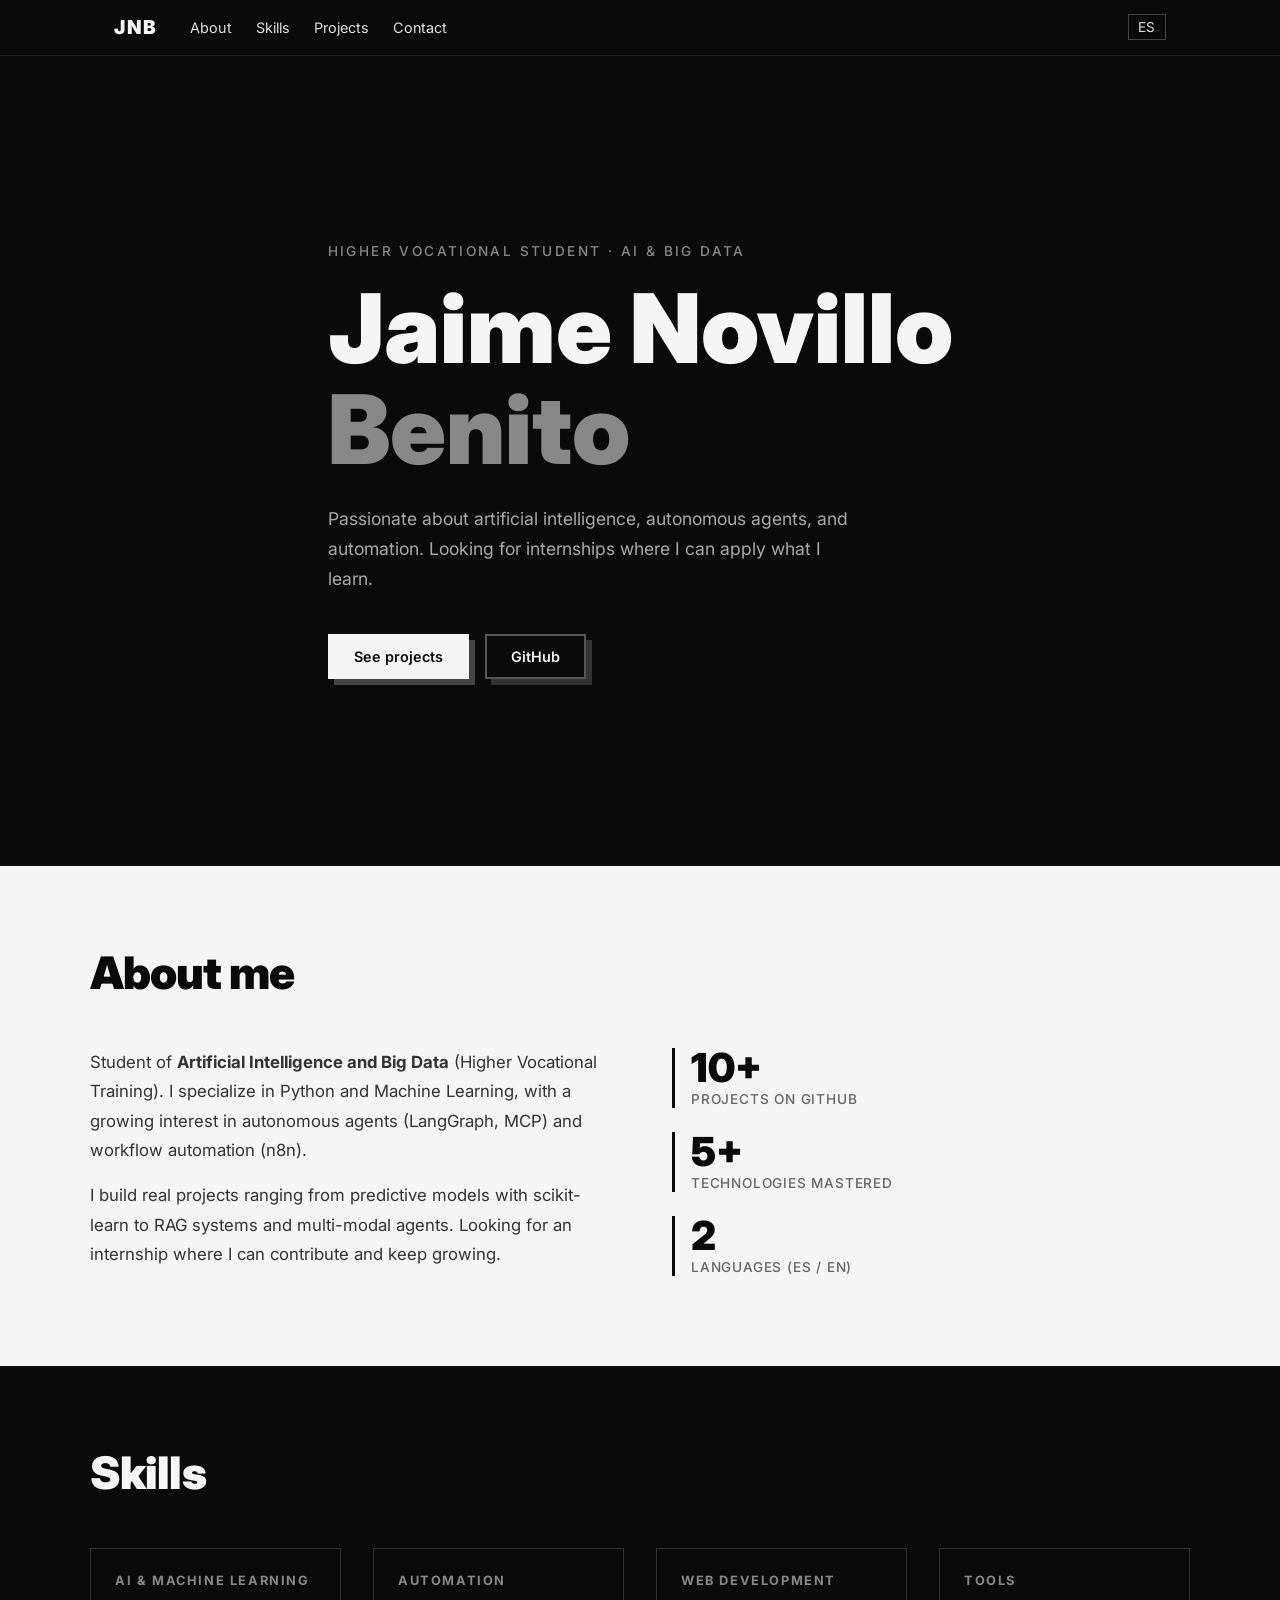
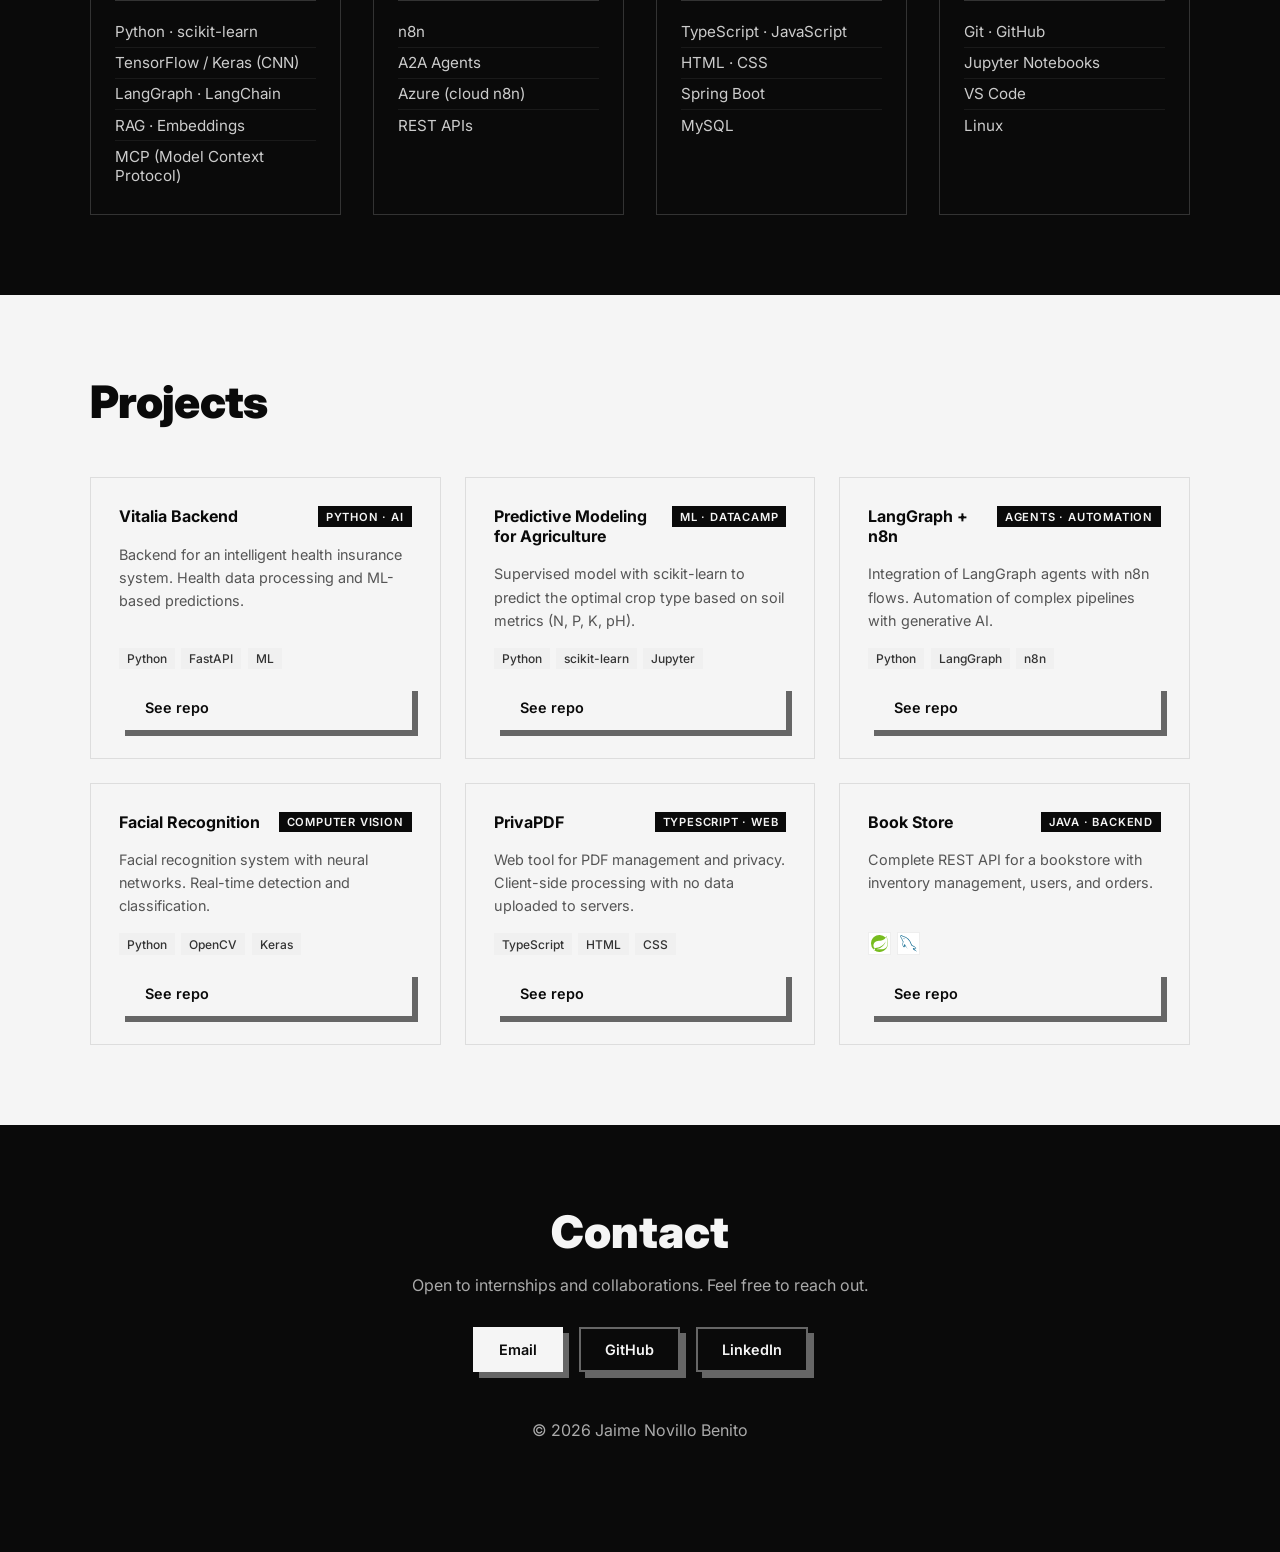
==== index-en.html @ df53f432 "Redesign portfolio: full content, skills, 6 projects, EN version, responsive CSS" ====
<!DOCTYPE html>
<html lang="en">
<head>
  <meta charset="UTF-8">
  <meta name="viewport" content="width=device-width, initial-scale=1.0">
  <meta name="description" content="Portfolio of Jaime Novillo Benito — AI & Big Data student specializing in Python, Machine Learning, and autonomous agents.">
  <title>Jaime Novillo Benito | Portfolio</title>
  <link rel="stylesheet" href="css/index.css">
</head>
<body>

  <header>
    <div class="header-inner">
      <span class="logo">JNB</span>
      <nav>
        <a href="#sobre-mi">About</a>
        <a href="#habilidades">Skills</a>
        <a href="#proyectos">Projects</a>
        <a href="#contacto">Contact</a>
      </nav>
      <a href="index.html" class="lang-switch">ES</a>
    </div>
  </header>

  <section id="hero">
    <div class="hero-content">
      <p class="hero-tag">Higher Vocational Student · AI & Big Data</p>
      <h1>Jaime Novillo<br><span class="accent">Benito</span></h1>
      <p class="hero-desc">Passionate about artificial intelligence, autonomous agents, and automation. Looking for internships where I can apply what I learn.</p>
      <div class="hero-actions">
        <a href="#proyectos" class="boton">See projects</a>
        <a href="https://github.com/ByTermi" class="boton boton-outline" target="_blank" rel="noopener">GitHub</a>
      </div>
    </div>
  </section>

  <section id="sobre-mi">
    <div class="section-inner">
      <h2>About me</h2>
      <div class="sobre-grid">
        <div>
          <p>Student of <strong>Artificial Intelligence and Big Data</strong> (Higher Vocational Training). I specialize in Python and Machine Learning, with a growing interest in autonomous agents (LangGraph, MCP) and workflow automation (n8n).</p>
          <p>I build real projects ranging from predictive models with scikit-learn to RAG systems and multi-modal agents. Looking for an internship where I can contribute and keep growing.</p>
        </div>
        <div class="sobre-stats">
          <div class="stat">
            <span class="stat-num">10+</span>
            <span class="stat-label">Projects on GitHub</span>
          </div>
          <div class="stat">
            <span class="stat-num">5+</span>
            <span class="stat-label">Technologies mastered</span>
          </div>
          <div class="stat">
            <span class="stat-num">2</span>
            <span class="stat-label">Languages (ES / EN)</span>
          </div>
        </div>
      </div>
    </div>
  </section>

  <section id="habilidades">
    <div class="section-inner">
      <h2>Skills</h2>
      <div class="skills-grid">
        <div class="skill-group">
          <h3>AI & Machine Learning</h3>
          <ul>
            <li>Python · scikit-learn</li>
            <li>TensorFlow / Keras (CNN)</li>
            <li>LangGraph · LangChain</li>
            <li>RAG · Embeddings</li>
            <li>MCP (Model Context Protocol)</li>
          </ul>
        </div>
        <div class="skill-group">
          <h3>Automation</h3>
          <ul>
            <li>n8n</li>
            <li>A2A Agents</li>
            <li>Azure (cloud n8n)</li>
            <li>REST APIs</li>
          </ul>
        </div>
        <div class="skill-group">
          <h3>Web Development</h3>
          <ul>
            <li>TypeScript · JavaScript</li>
            <li>HTML · CSS</li>
            <li>Spring Boot</li>
            <li>MySQL</li>
          </ul>
        </div>
        <div class="skill-group">
          <h3>Tools</h3>
          <ul>
            <li>Git · GitHub</li>
            <li>Jupyter Notebooks</li>
            <li>VS Code</li>
            <li>Linux</li>
          </ul>
        </div>
      </div>
    </div>
  </section>

  <section id="proyectos">
    <div class="section-inner">
      <h2>Projects</h2>
      <div class="projects-grid">

        <article class="project-card">
          <div class="project-header">
            <h3>Vitalia Backend</h3>
            <span class="project-tag">Python · AI</span>
          </div>
          <p>Backend for an intelligent health insurance system. Health data processing and ML-based predictions.</p>
          <div class="project-tech">
            <span>Python</span><span>FastAPI</span><span>ML</span>
          </div>
          <a href="https://github.com/ByTermi/Vitalia-Backend" class="boton" target="_blank" rel="noopener">See repo</a>
        </article>

        <article class="project-card">
          <div class="project-header">
            <h3>Predictive Modeling for Agriculture</h3>
            <span class="project-tag">ML · DataCamp</span>
          </div>
          <p>Supervised model with scikit-learn to predict the optimal crop type based on soil metrics (N, P, K, pH).</p>
          <div class="project-tech">
            <span>Python</span><span>scikit-learn</span><span>Jupyter</span>
          </div>
          <a href="https://github.com/ByTermi/Predictive-Modeling-for-Agriculture" class="boton" target="_blank" rel="noopener">See repo</a>
        </article>

        <article class="project-card">
          <div class="project-header">
            <h3>LangGraph + n8n</h3>
            <span class="project-tag">Agents · Automation</span>
          </div>
          <p>Integration of LangGraph agents with n8n flows. Automation of complex pipelines with generative AI.</p>
          <div class="project-tech">
            <span>Python</span><span>LangGraph</span><span>n8n</span>
          </div>
          <a href="https://github.com/ByTermi/LangGraphN8N" class="boton" target="_blank" rel="noopener">See repo</a>
        </article>

        <article class="project-card">
          <div class="project-header">
            <h3>Facial Recognition</h3>
            <span class="project-tag">Computer Vision</span>
          </div>
          <p>Facial recognition system with neural networks. Real-time detection and classification.</p>
          <div class="project-tech">
            <span>Python</span><span>OpenCV</span><span>Keras</span>
          </div>
          <a href="https://github.com/ByTermi/Reconocimiento-Facial" class="boton" target="_blank" rel="noopener">See repo</a>
        </article>

        <article class="project-card">
          <div class="project-header">
            <h3>PrivaPDF</h3>
            <span class="project-tag">TypeScript · Web</span>
          </div>
          <p>Web tool for PDF management and privacy. Client-side processing with no data uploaded to servers.</p>
          <div class="project-tech">
            <span>TypeScript</span><span>HTML</span><span>CSS</span>
          </div>
          <a href="https://github.com/ByTermi/PrivaPDF" class="boton" target="_blank" rel="noopener">See repo</a>
        </article>

        <article class="project-card">
          <div class="project-header">
            <h3>Book Store</h3>
            <span class="project-tag">Java · Backend</span>
          </div>
          <p>Complete REST API for a bookstore with inventory management, users, and orders.</p>
          <div class="project-tech">
            <img src="images/spring.svg" alt="Spring">
            <img src="images/mysql.svg" alt="MySQL">
          </div>
          <a href="https://github.com/ByTermi/bookStore" class="boton" target="_blank" rel="noopener">See repo</a>
        </article>

      </div>
    </div>
  </section>

  <footer id="contacto">
    <div class="footer-inner">
      <h2>Contact</h2>
      <p>Open to internships and collaborations. Feel free to reach out.</p>
      <div class="contact-links">
        <a href="mailto:jaimenovillobenito@gmail.com" class="boton">Email</a>
        <a href="https://github.com/ByTermi" class="boton boton-outline" target="_blank" rel="noopener">GitHub</a>
        <a href="https://linkedin.com/in/jaime-novillo-benito" class="boton boton-outline" target="_blank" rel="noopener">LinkedIn</a>
      </div>
      <p class="footer-copy">© 2026 Jaime Novillo Benito</p>
    </div>
  </footer>

</body>
</html>
---- css/index.css ----
@import url('https://fonts.googleapis.com/css2?family=Inter:wght@300;400;500;600;700;900&display=swap');

:root {
  --black: #0a0a0a;
  --white: #f5f5f5;
  --accent: #e0e0e0;
  --sombra: 6px;
  --radius: 2px;
}

* {
  box-sizing: border-box;
  padding: 0;
  margin: 0;
  font-family: "Inter", sans-serif;
}

html {
  scroll-behavior: smooth;
}

/* ─── HEADER ─────────────────────────────────────── */
header {
  background: var(--black);
  color: var(--white);
  position: sticky;
  top: 0;
  z-index: 100;
  border-bottom: 1px solid #222;
}

.header-inner {
  max-width: 1100px;
  margin: 0 auto;
  padding: .9rem 1.5rem;
  display: flex;
  align-items: center;
  gap: 2rem;
}

.logo {
  font-weight: 900;
  font-size: 1.2rem;
  letter-spacing: .1rem;
}

nav {
  display: flex;
  gap: 1.5rem;
  margin-right: auto;
}

nav a {
  color: var(--accent);
  text-decoration: none;
  font-size: .9rem;
  font-weight: 400;
  transition: color .2s;
}

nav a:hover {
  color: var(--white);
}

.lang-switch {
  color: var(--accent);
  text-decoration: none;
  font-size: .85rem;
  border: 1px solid #444;
  padding: .25rem .6rem;
  transition: background .2s, color .2s;
}

.lang-switch:hover {
  background: var(--white);
  color: var(--black);
}

/* ─── HERO ───────────────────────────────────────── */
#hero {
  background: var(--black);
  color: var(--white);
  min-height: 90vh;
  display: flex;
  align-items: center;
  padding: 4rem 1.5rem;
}

.hero-content {
  max-width: 700px;
  margin: 0 auto;
}

.hero-tag {
  font-size: .85rem;
  font-weight: 500;
  letter-spacing: .15rem;
  text-transform: uppercase;
  color: #888;
  margin-bottom: 1.2rem;
}

#hero h1 {
  font-size: clamp(3rem, 8vw, 6rem);
  font-weight: 900;
  line-height: 1.05;
  margin-bottom: 1.5rem;
}

.accent {
  color: #888;
}

.hero-desc {
  font-size: 1.1rem;
  color: #aaa;
  line-height: 1.7;
  max-width: 540px;
  margin-bottom: 2.5rem;
}

.hero-actions {
  display: flex;
  gap: 1rem;
  flex-wrap: wrap;
}

/* ─── BUTTONS ────────────────────────────────────── */
.boton {
  display: inline-block;
  background: var(--white);
  color: var(--black);
  padding: .75rem 1.5rem;
  text-decoration: none;
  font-weight: 600;
  font-size: .9rem;
  border: 2px solid var(--white);
  box-shadow: var(--sombra) var(--sombra) 0 #444;
  position: relative;
  transition: top .1s, left .1s, box-shadow .1s;
  top: 0; left: 0;
}

.boton:hover {
  top: 2px;
  left: 2px;
  box-shadow: calc(var(--sombra) - 2px) calc(var(--sombra) - 2px) 0 #444;
}

.boton:active {
  top: var(--sombra);
  left: var(--sombra);
  box-shadow: 0 0 0 #444;
}

.boton-outline {
  background: transparent;
  color: var(--white);
  border-color: #555;
  box-shadow: var(--sombra) var(--sombra) 0 #333;
}

.boton-outline:hover {
  background: rgba(255,255,255,.05);
}

/* Dark sections get white buttons */
#proyectos .boton,
footer .boton {
  background: var(--white);
  color: var(--black);
  border-color: var(--white);
  box-shadow: var(--sombra) var(--sombra) 0 #666;
}

footer .boton-outline {
  background: transparent;
  color: var(--white);
  border-color: #666;
}

/* Light section buttons */
#sobre-mi .boton,
#habilidades .boton {
  background: var(--black);
  color: var(--white);
  border-color: var(--black);
  box-shadow: var(--sombra) var(--sombra) 0 #999;
}

/* ─── SECTIONS ───────────────────────────────────── */
section {
  padding: 5rem 1.5rem;
}

.section-inner {
  max-width: 1100px;
  margin: 0 auto;
}

section h2 {
  font-size: clamp(1.8rem, 4vw, 2.8rem);
  font-weight: 900;
  margin-bottom: 3rem;
  letter-spacing: -.02em;
}

/* Alternating B&W */
#sobre-mi   { background: var(--white); color: var(--black); }
#habilidades { background: var(--black); color: var(--white); }
#proyectos  { background: var(--white); color: var(--black); }
footer      { background: var(--black); color: var(--white); }

/* ─── SOBRE MÍ ───────────────────────────────────── */
.sobre-grid {
  display: grid;
  grid-template-columns: 1fr 1fr;
  gap: 4rem;
  align-items: start;
}

.sobre-grid p {
  font-size: 1.05rem;
  line-height: 1.75;
  color: #333;
  margin-bottom: 1rem;
}

.sobre-stats {
  display: flex;
  flex-direction: column;
  gap: 1.5rem;
}

.stat {
  border-left: 3px solid var(--black);
  padding-left: 1rem;
}

.stat-num {
  display: block;
  font-size: 2.5rem;
  font-weight: 900;
  line-height: 1;
}

.stat-label {
  font-size: .85rem;
  color: #666;
  font-weight: 500;
  text-transform: uppercase;
  letter-spacing: .05rem;
}

/* ─── HABILIDADES ────────────────────────────────── */
.skills-grid {
  display: grid;
  grid-template-columns: repeat(auto-fit, minmax(220px, 1fr));
  gap: 2rem;
}

.skill-group {
  border: 1px solid #333;
  padding: 1.5rem;
}

.skill-group h3 {
  font-size: .8rem;
  font-weight: 700;
  letter-spacing: .1rem;
  text-transform: uppercase;
  color: #888;
  margin-bottom: 1rem;
  padding-bottom: .75rem;
  border-bottom: 1px solid #333;
}

.skill-group ul {
  list-style: none;
}

.skill-group li {
  font-size: .95rem;
  color: #ccc;
  padding: .35rem 0;
  border-bottom: 1px solid #1a1a1a;
}

.skill-group li:last-child {
  border-bottom: none;
}

/* ─── PROYECTOS ──────────────────────────────────── */
.projects-grid {
  display: grid;
  grid-template-columns: repeat(auto-fit, minmax(300px, 1fr));
  gap: 1.5rem;
}

.project-card {
  border: 1px solid #ddd;
  padding: 1.75rem;
  display: flex;
  flex-direction: column;
  gap: 1rem;
  transition: box-shadow .2s, transform .2s;
}

.project-card:hover {
  box-shadow: 6px 6px 0 #ccc;
  transform: translate(-2px, -2px);
}

.project-header {
  display: flex;
  align-items: flex-start;
  justify-content: space-between;
  gap: .5rem;
}

.project-header h3 {
  font-size: 1rem;
  font-weight: 700;
}

.project-tag {
  font-size: .7rem;
  font-weight: 600;
  text-transform: uppercase;
  letter-spacing: .05rem;
  background: var(--black);
  color: var(--white);
  padding: .2rem .5rem;
  white-space: nowrap;
}

.project-card > p {
  font-size: .9rem;
  color: #555;
  line-height: 1.6;
  flex: 1;
}

.project-tech {
  display: flex;
  flex-wrap: wrap;
  gap: .4rem;
}

.project-tech span {
  font-size: .75rem;
  font-weight: 500;
  background: #f0f0f0;
  padding: .2rem .5rem;
  color: #333;
}

.project-tech img {
  height: 1.4rem;
  background: #fff;
  padding: .1rem;
  border: 1px solid #eee;
}

/* ─── FOOTER ─────────────────────────────────────── */
footer {
  padding: 5rem 1.5rem;
}

.footer-inner {
  max-width: 600px;
  margin: 0 auto;
  text-align: center;
}

footer h2 {
  font-size: clamp(1.8rem, 4vw, 2.8rem);
  font-weight: 900;
  margin-bottom: 1rem;
}

footer > .footer-inner > p {
  color: #aaa;
  margin-bottom: 2rem;
  font-size: 1rem;
}

.contact-links {
  display: flex;
  gap: 1rem;
  justify-content: center;
  flex-wrap: wrap;
  margin-bottom: 3rem;
}

.footer-copy {
  font-size: .8rem;
  color: #555;
}

/* ─── RESPONSIVE ─────────────────────────────────── */
@media (max-width: 768px) {
  .sobre-grid {
    grid-template-columns: 1fr;
    gap: 2rem;
  }

  nav {
    display: none;
  }

  .hero-content {
    text-align: left;
  }
}
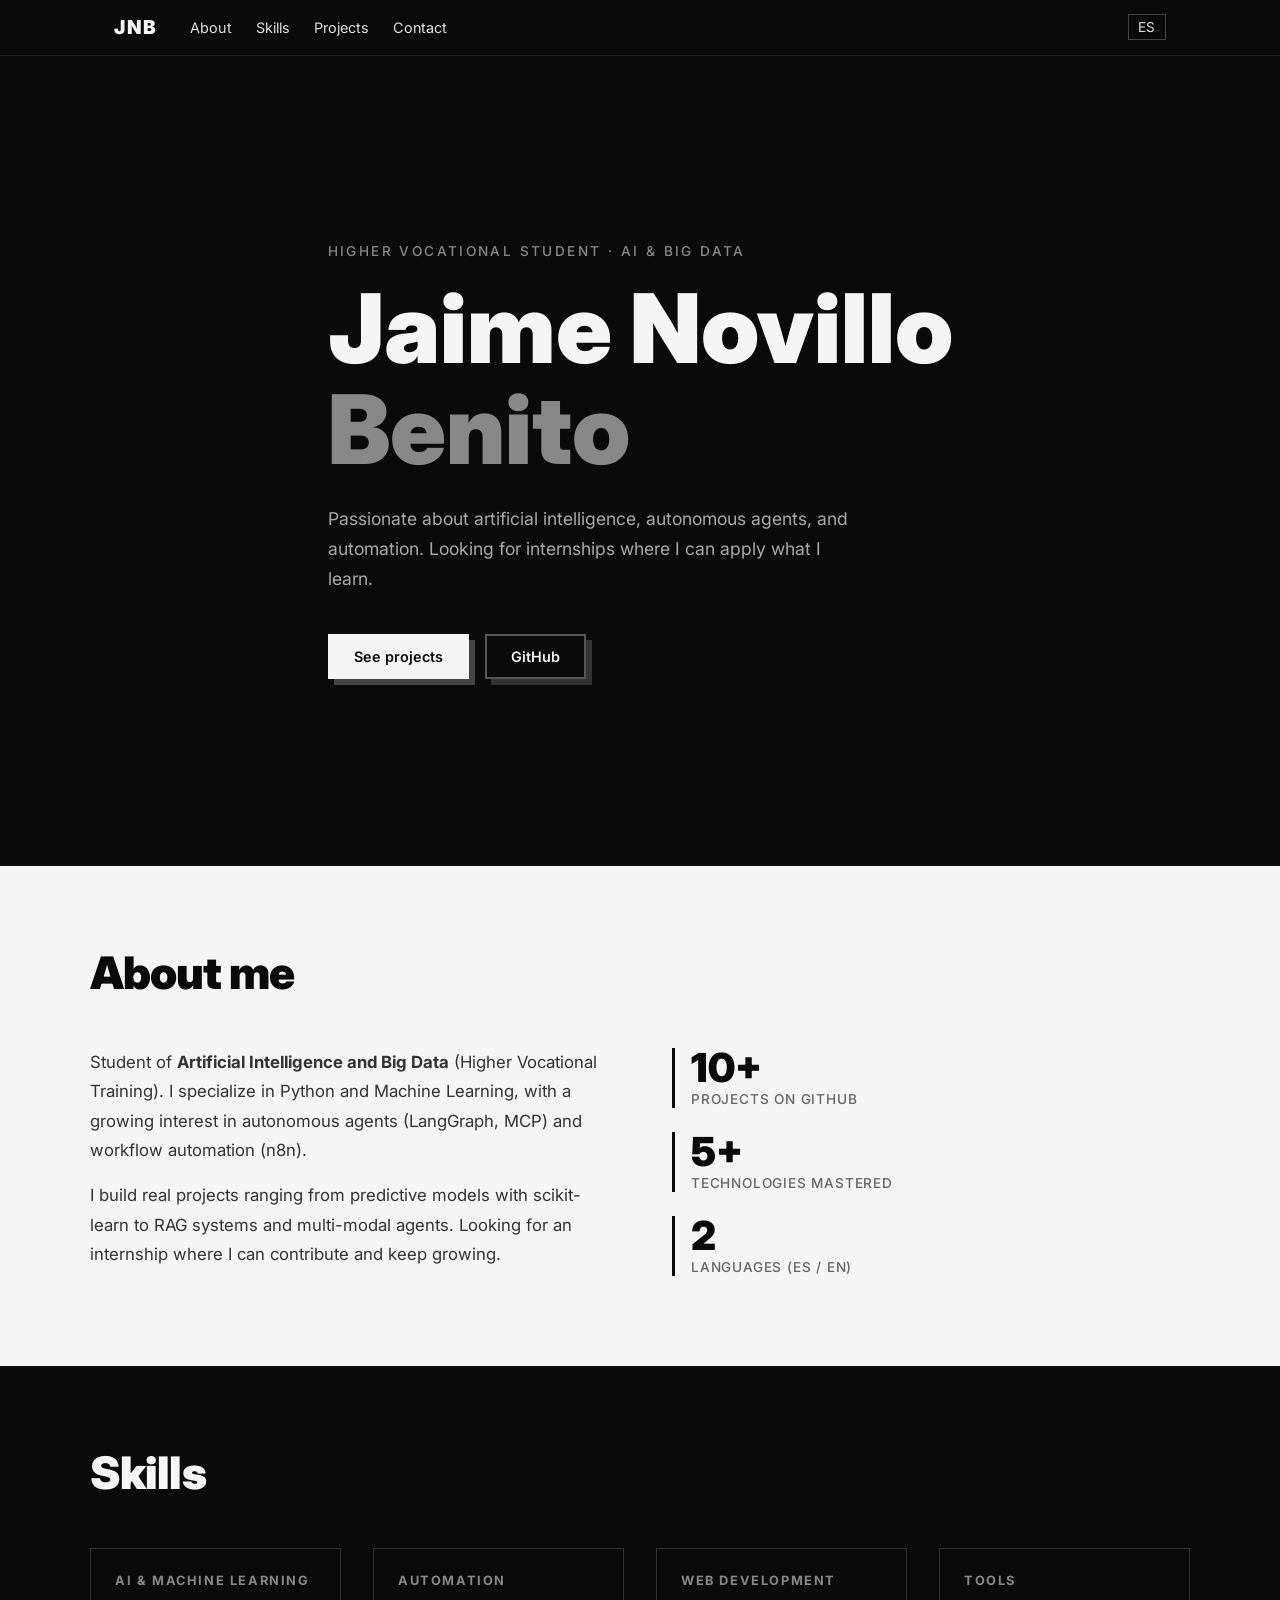
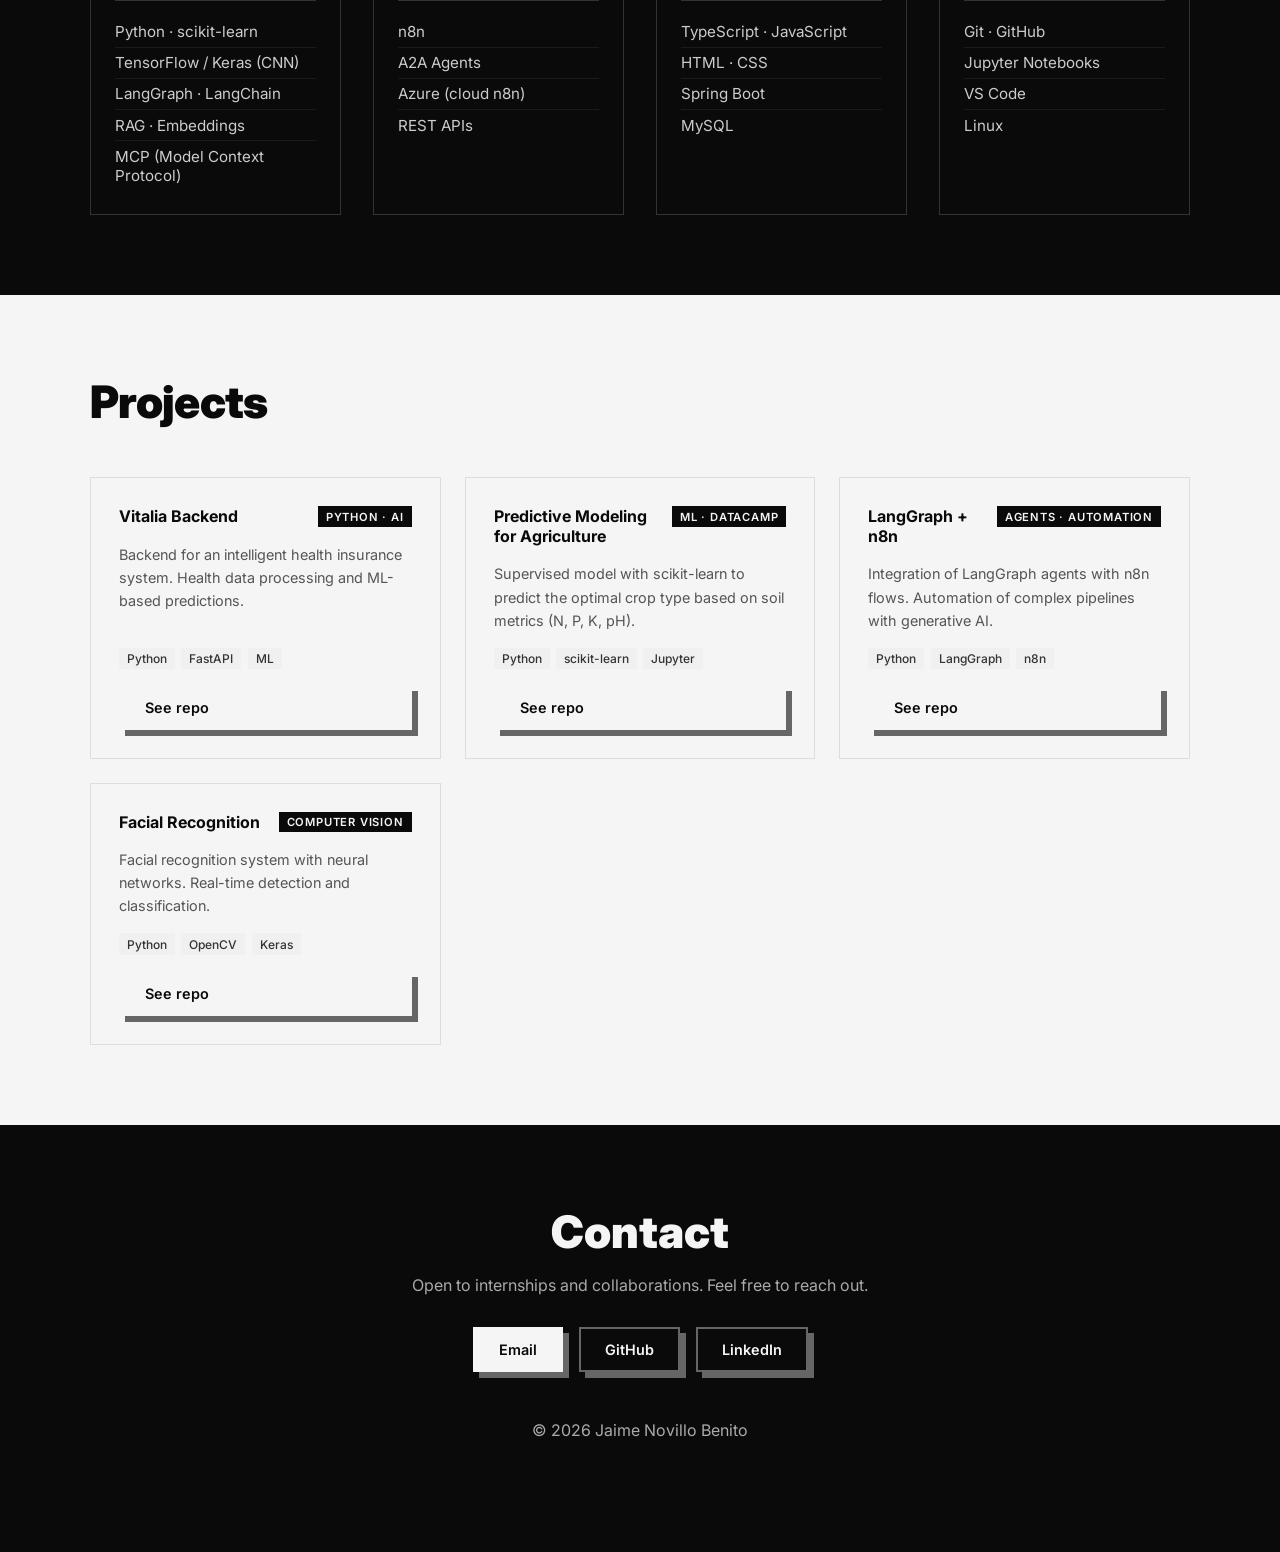
==== commit 45416304: "Remove non-AI projects (PrivaPDF, bookStore)" ====
--- a/index-en.html
+++ b/index-en.html
@@ -158,31 +158,6 @@
           <a href="https://github.com/ByTermi/Reconocimiento-Facial" class="boton" target="_blank" rel="noopener">See repo</a>
         </article>
 
-        <article class="project-card">
-          <div class="project-header">
-            <h3>PrivaPDF</h3>
-            <span class="project-tag">TypeScript · Web</span>
-          </div>
-          <p>Web tool for PDF management and privacy. Client-side processing with no data uploaded to servers.</p>
-          <div class="project-tech">
-            <span>TypeScript</span><span>HTML</span><span>CSS</span>
-          </div>
-          <a href="https://github.com/ByTermi/PrivaPDF" class="boton" target="_blank" rel="noopener">See repo</a>
-        </article>
-
-        <article class="project-card">
-          <div class="project-header">
-            <h3>Book Store</h3>
-            <span class="project-tag">Java · Backend</span>
-          </div>
-          <p>Complete REST API for a bookstore with inventory management, users, and orders.</p>
-          <div class="project-tech">
-            <img src="images/spring.svg" alt="Spring">
-            <img src="images/mysql.svg" alt="MySQL">
-          </div>
-          <a href="https://github.com/ByTermi/bookStore" class="boton" target="_blank" rel="noopener">See repo</a>
-        </article>
-
       </div>
     </div>
   </section>
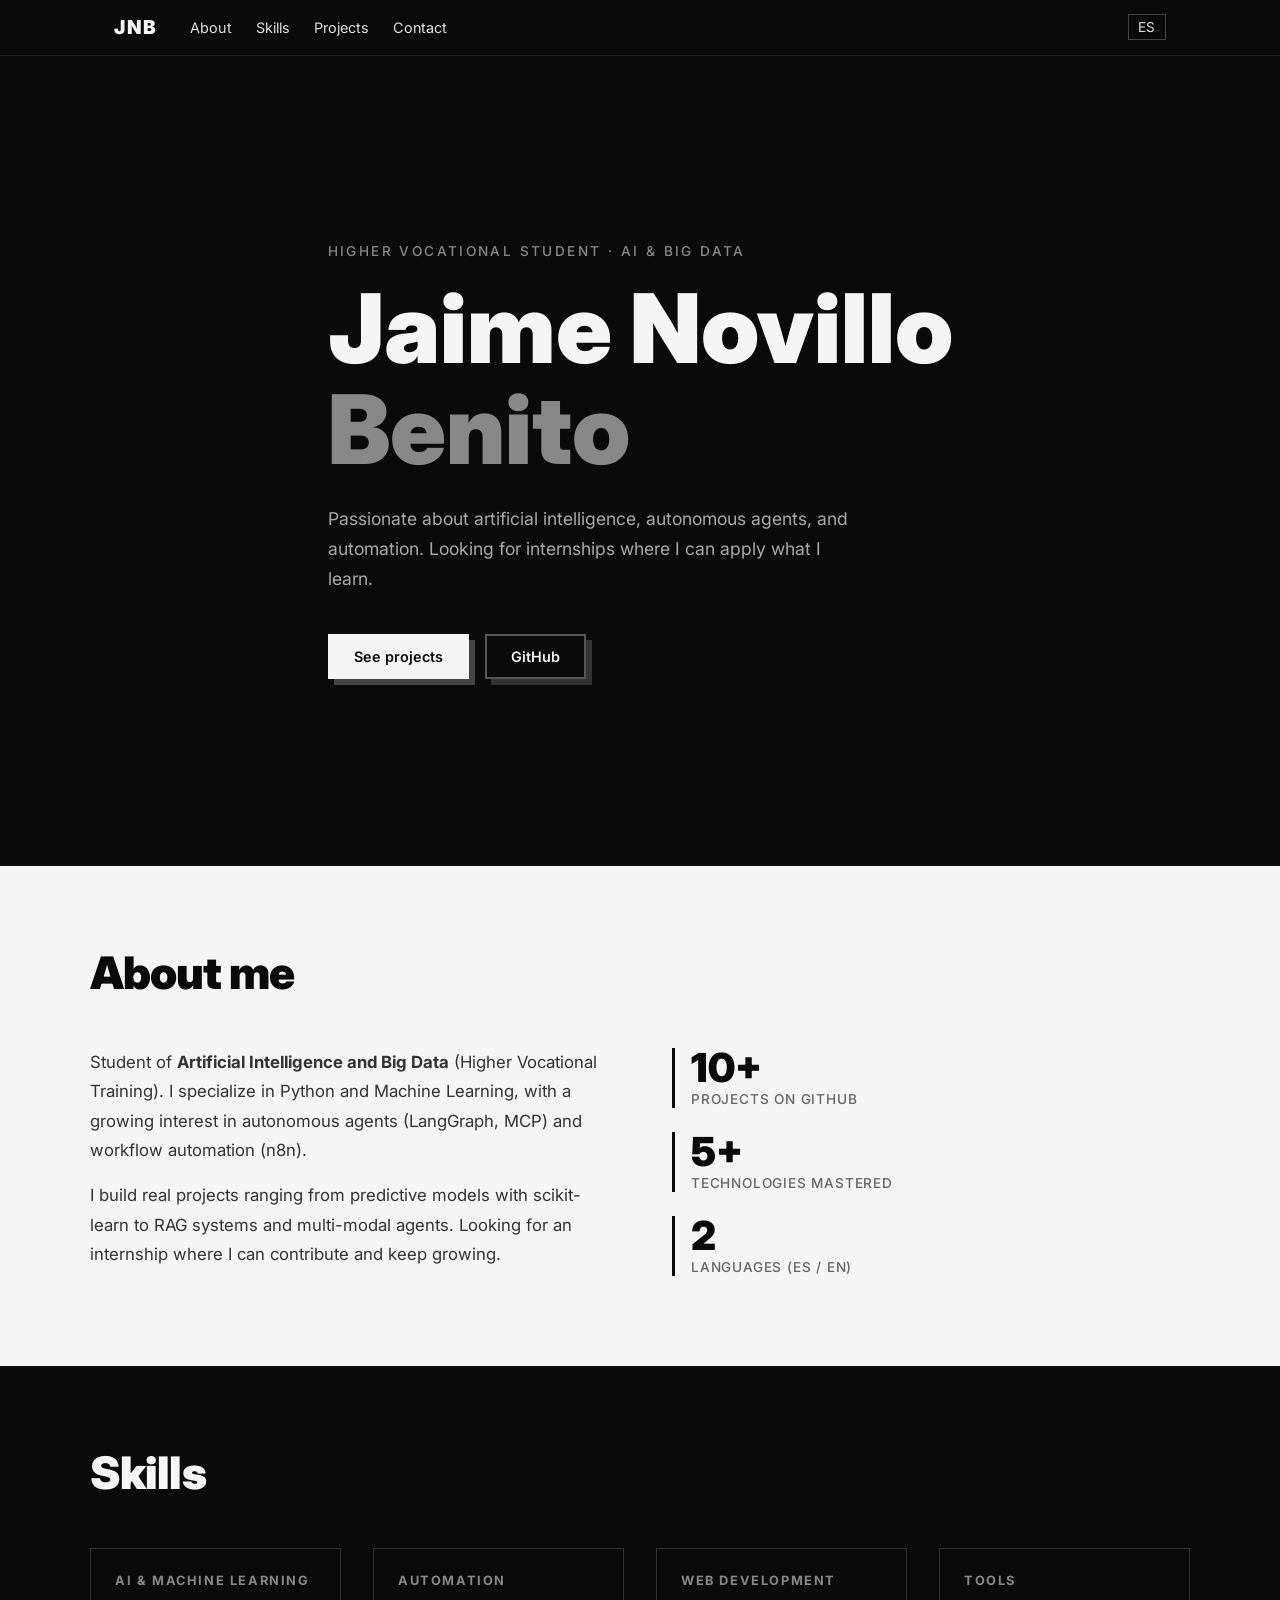
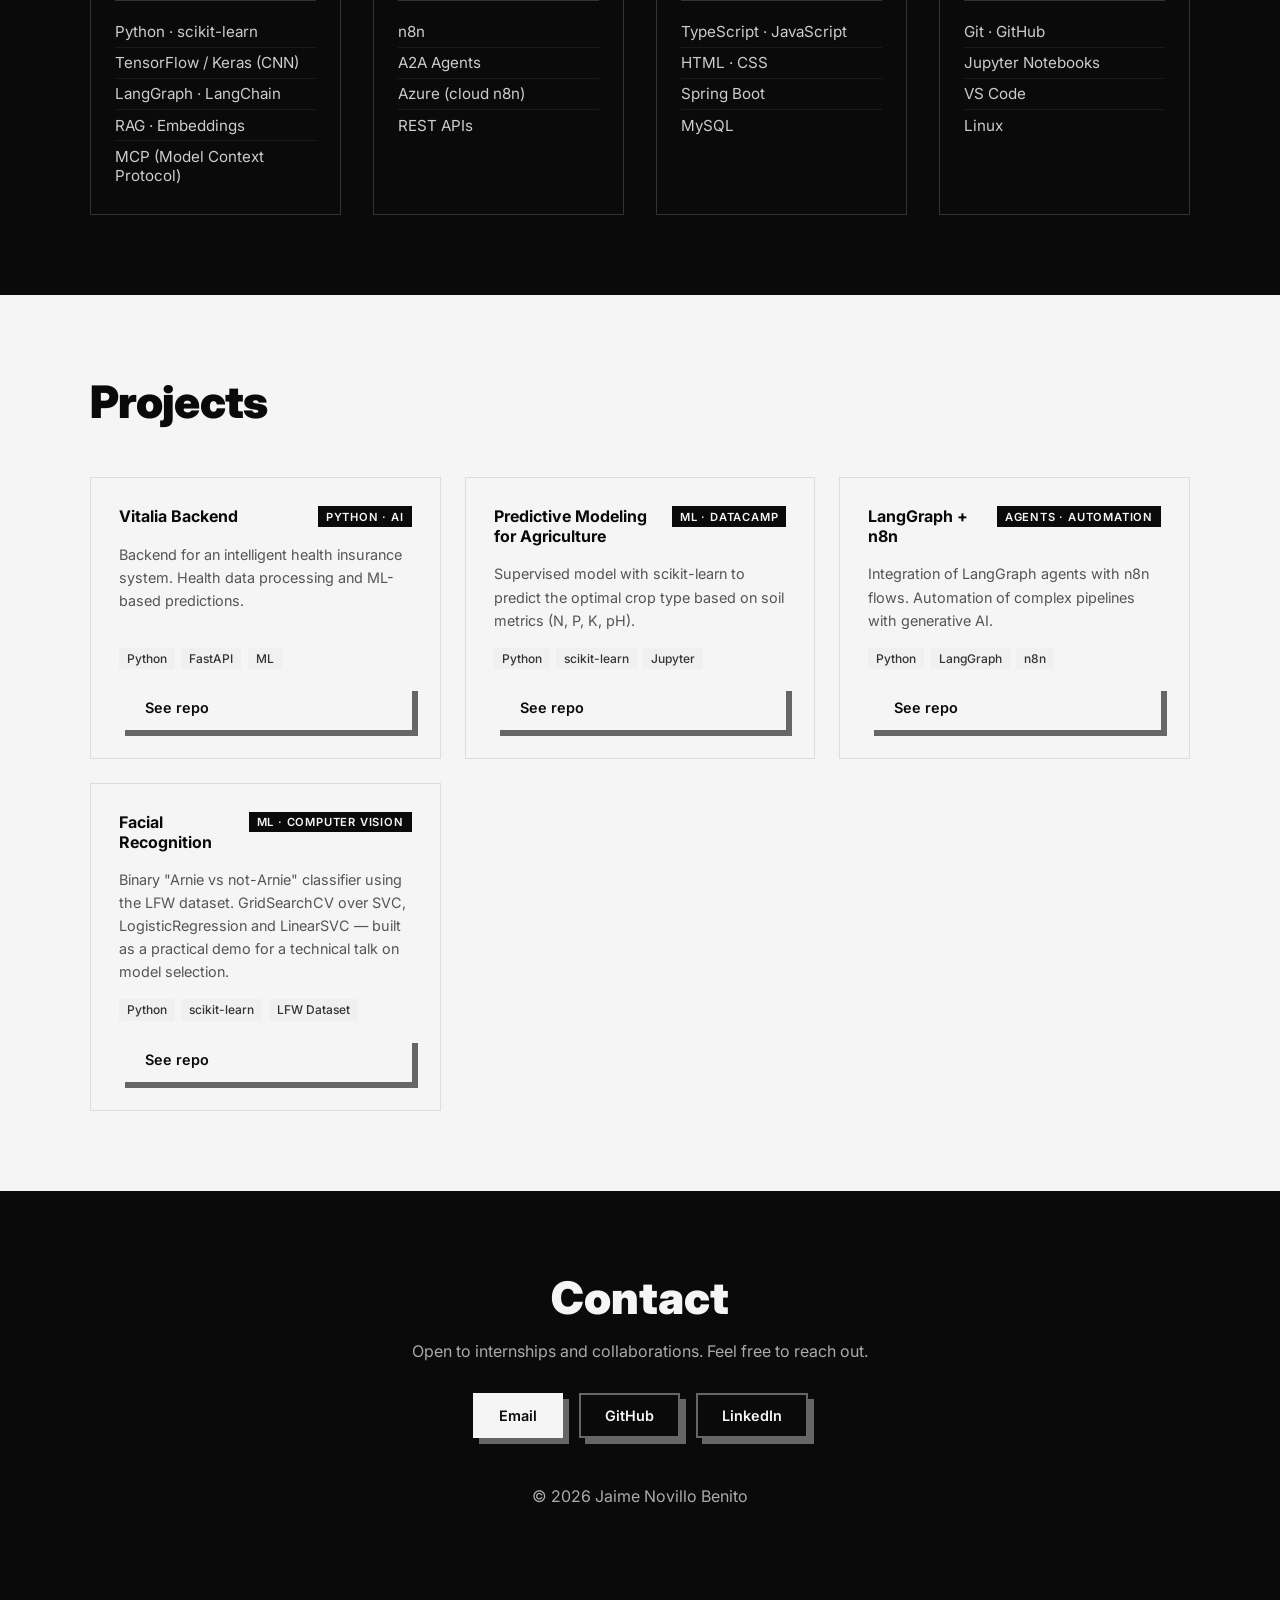
==== commit 52368767: "Fix facial recognition project: scikit-learn/LFW, Schwarzenegger, technical talk" ====
--- a/index-en.html
+++ b/index-en.html
@@ -149,11 +149,11 @@
         <article class="project-card">
           <div class="project-header">
             <h3>Facial Recognition</h3>
-            <span class="project-tag">Computer Vision</span>
+            <span class="project-tag">ML · Computer Vision</span>
           </div>
-          <p>Facial recognition system with neural networks. Real-time detection and classification.</p>
+          <p>Binary "Arnie vs not-Arnie" classifier using the LFW dataset. GridSearchCV over SVC, LogisticRegression and LinearSVC — built as a practical demo for a technical talk on model selection.</p>
           <div class="project-tech">
-            <span>Python</span><span>OpenCV</span><span>Keras</span>
+            <span>Python</span><span>scikit-learn</span><span>LFW Dataset</span>
           </div>
           <a href="https://github.com/ByTermi/Reconocimiento-Facial" class="boton" target="_blank" rel="noopener">See repo</a>
         </article>
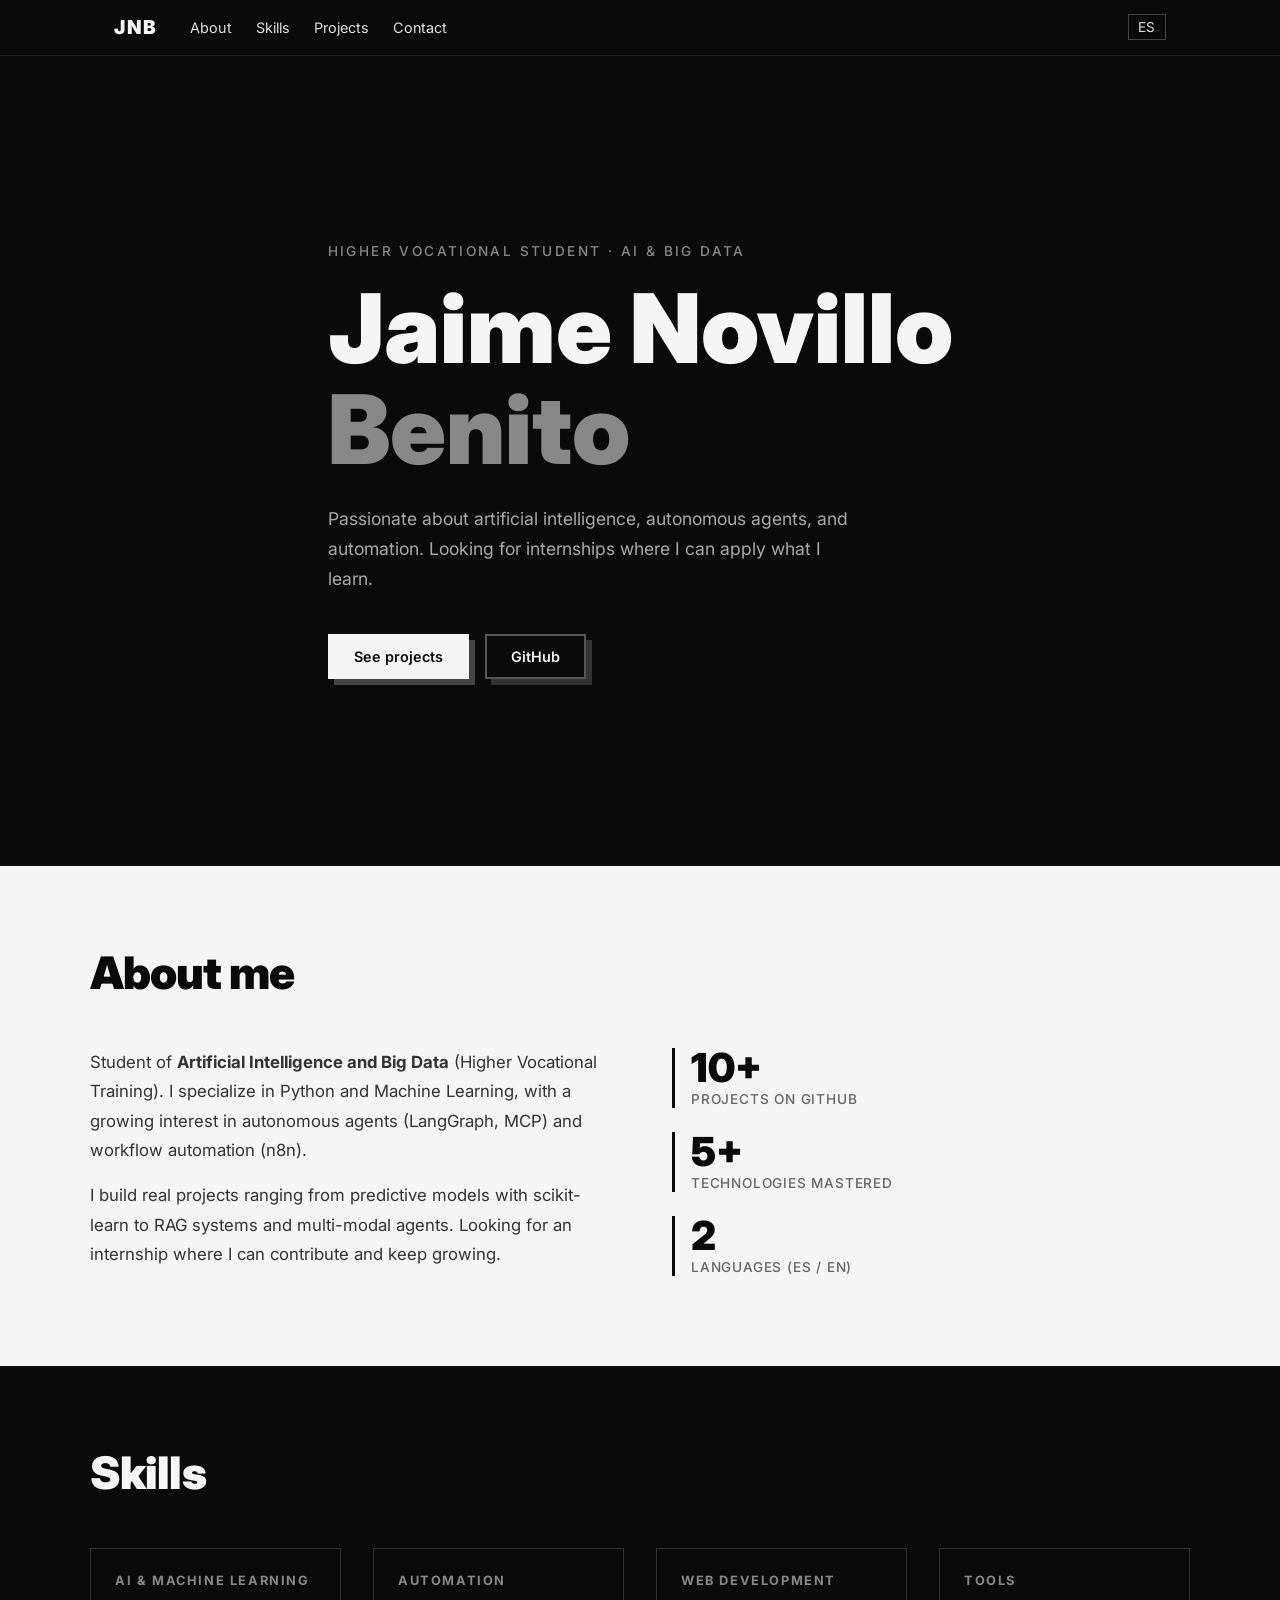
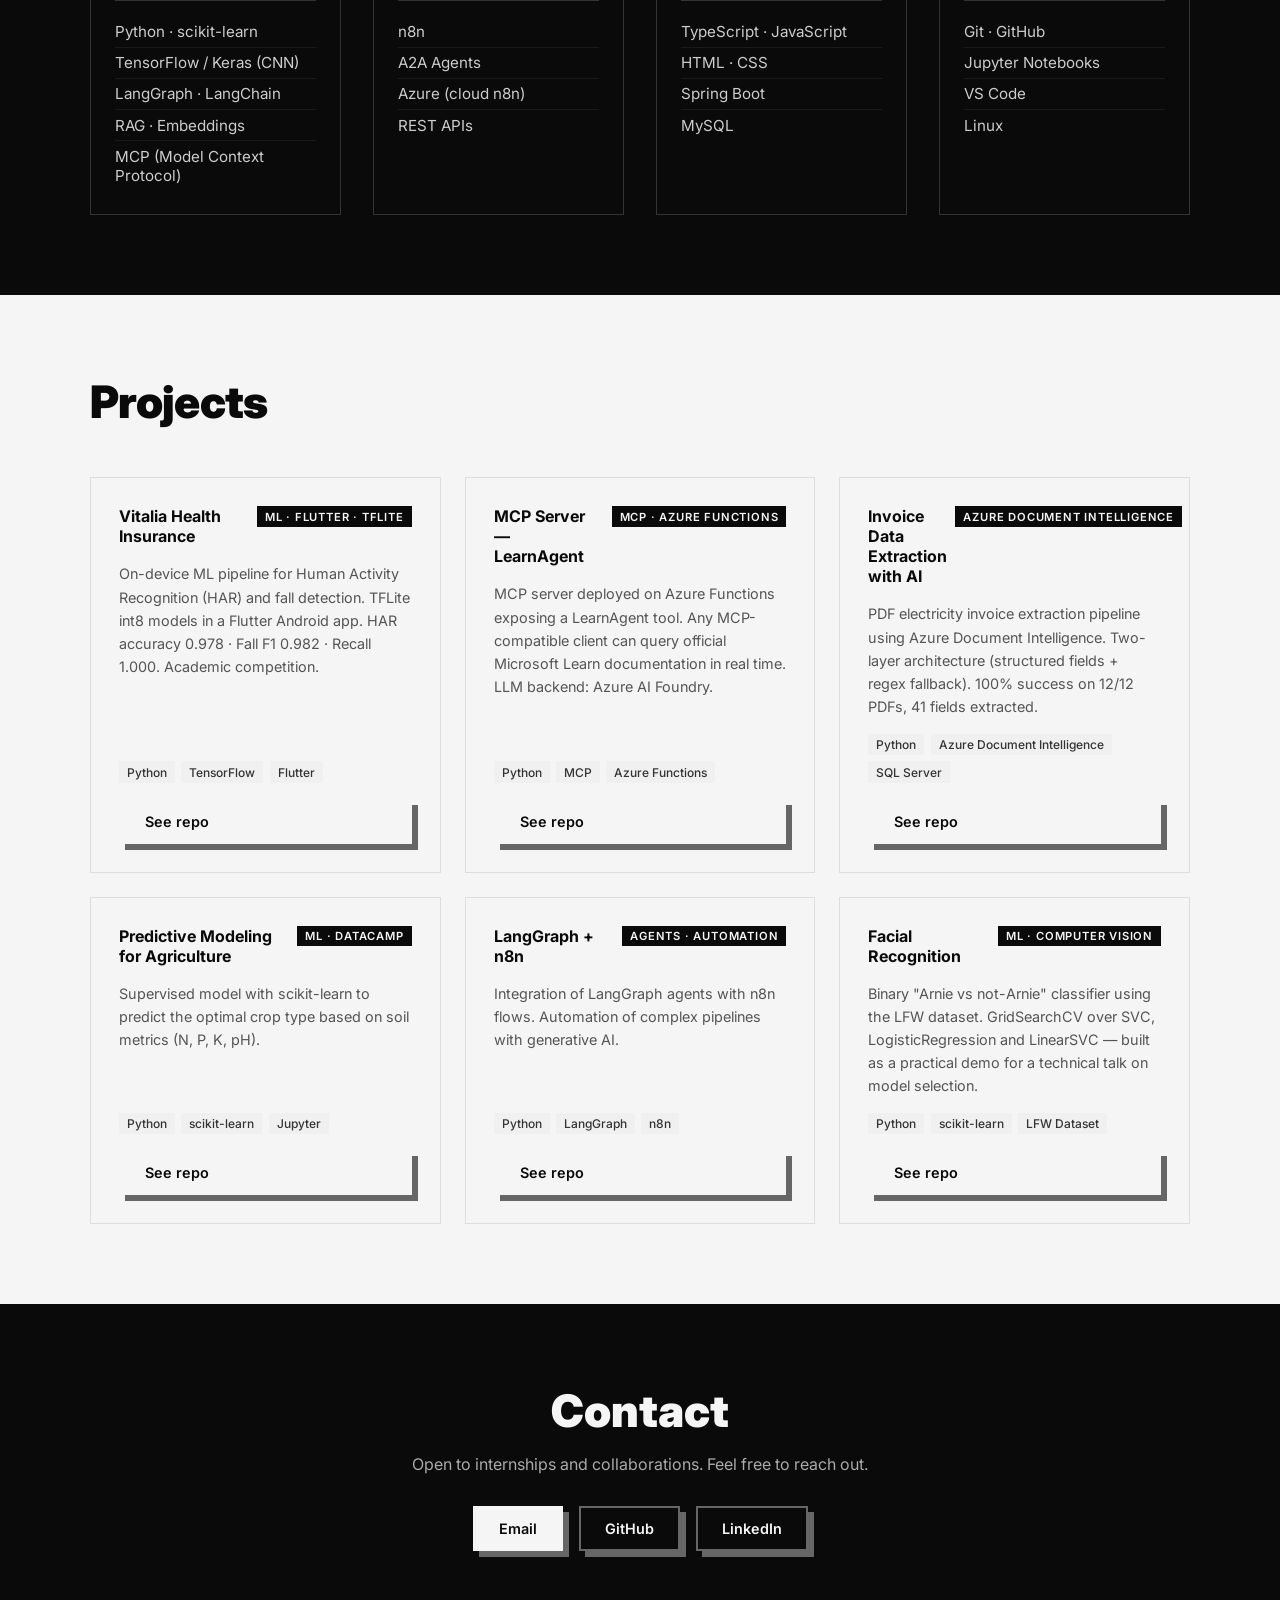
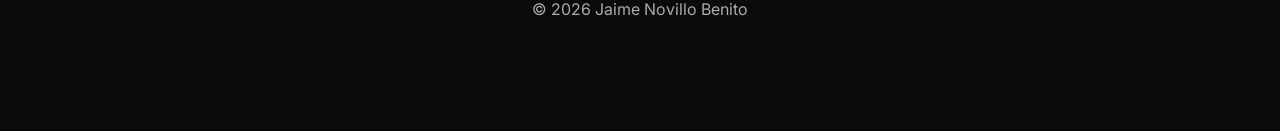
==== commit 1032eda4: "Add Vitalia app, MCP LearnAgent, invoice extraction; remove Vitalia Backend" ====
--- a/index-en.html
+++ b/index-en.html
@@ -112,14 +112,38 @@
 
         <article class="project-card">
           <div class="project-header">
-            <h3>Vitalia Backend</h3>
-            <span class="project-tag">Python · AI</span>
-          </div>
-          <p>Backend for an intelligent health insurance system. Health data processing and ML-based predictions.</p>
-          <div class="project-tech">
-            <span>Python</span><span>FastAPI</span><span>ML</span>
-          </div>
-          <a href="https://github.com/ByTermi/Vitalia-Backend" class="boton" target="_blank" rel="noopener">See repo</a>
+            <h3>Vitalia Health Insurance</h3>
+            <span class="project-tag">ML · Flutter · TFLite</span>
+          </div>
+          <p>On-device ML pipeline for Human Activity Recognition (HAR) and fall detection. TFLite int8 models in a Flutter Android app. HAR accuracy 0.978 · Fall F1 0.982 · Recall 1.000. Academic competition.</p>
+          <div class="project-tech">
+            <span>Python</span><span>TensorFlow</span><span>Flutter</span>
+          </div>
+          <a href="https://github.com/ByTermi/Vitalia-Health-Insurance" class="boton" target="_blank" rel="noopener">See repo</a>
+        </article>
+
+        <article class="project-card">
+          <div class="project-header">
+            <h3>MCP Server — LearnAgent</h3>
+            <span class="project-tag">MCP · Azure Functions</span>
+          </div>
+          <p>MCP server deployed on Azure Functions exposing a LearnAgent tool. Any MCP-compatible client can query official Microsoft Learn documentation in real time. LLM backend: Azure AI Foundry.</p>
+          <div class="project-tech">
+            <span>Python</span><span>MCP</span><span>Azure Functions</span>
+          </div>
+          <a href="https://github.com/ByTermi/MCP_Python" class="boton" target="_blank" rel="noopener">See repo</a>
+        </article>
+
+        <article class="project-card">
+          <div class="project-header">
+            <h3>Invoice Data Extraction with AI</h3>
+            <span class="project-tag">Azure Document Intelligence</span>
+          </div>
+          <p>PDF electricity invoice extraction pipeline using Azure Document Intelligence. Two-layer architecture (structured fields + regex fallback). 100% success on 12/12 PDFs, 41 fields extracted.</p>
+          <div class="project-tech">
+            <span>Python</span><span>Azure Document Intelligence</span><span>SQL Server</span>
+          </div>
+          <a href="https://github.com/ByTermi/facturas-document-intelligence" class="boton" target="_blank" rel="noopener">See repo</a>
         </article>
 
         <article class="project-card">
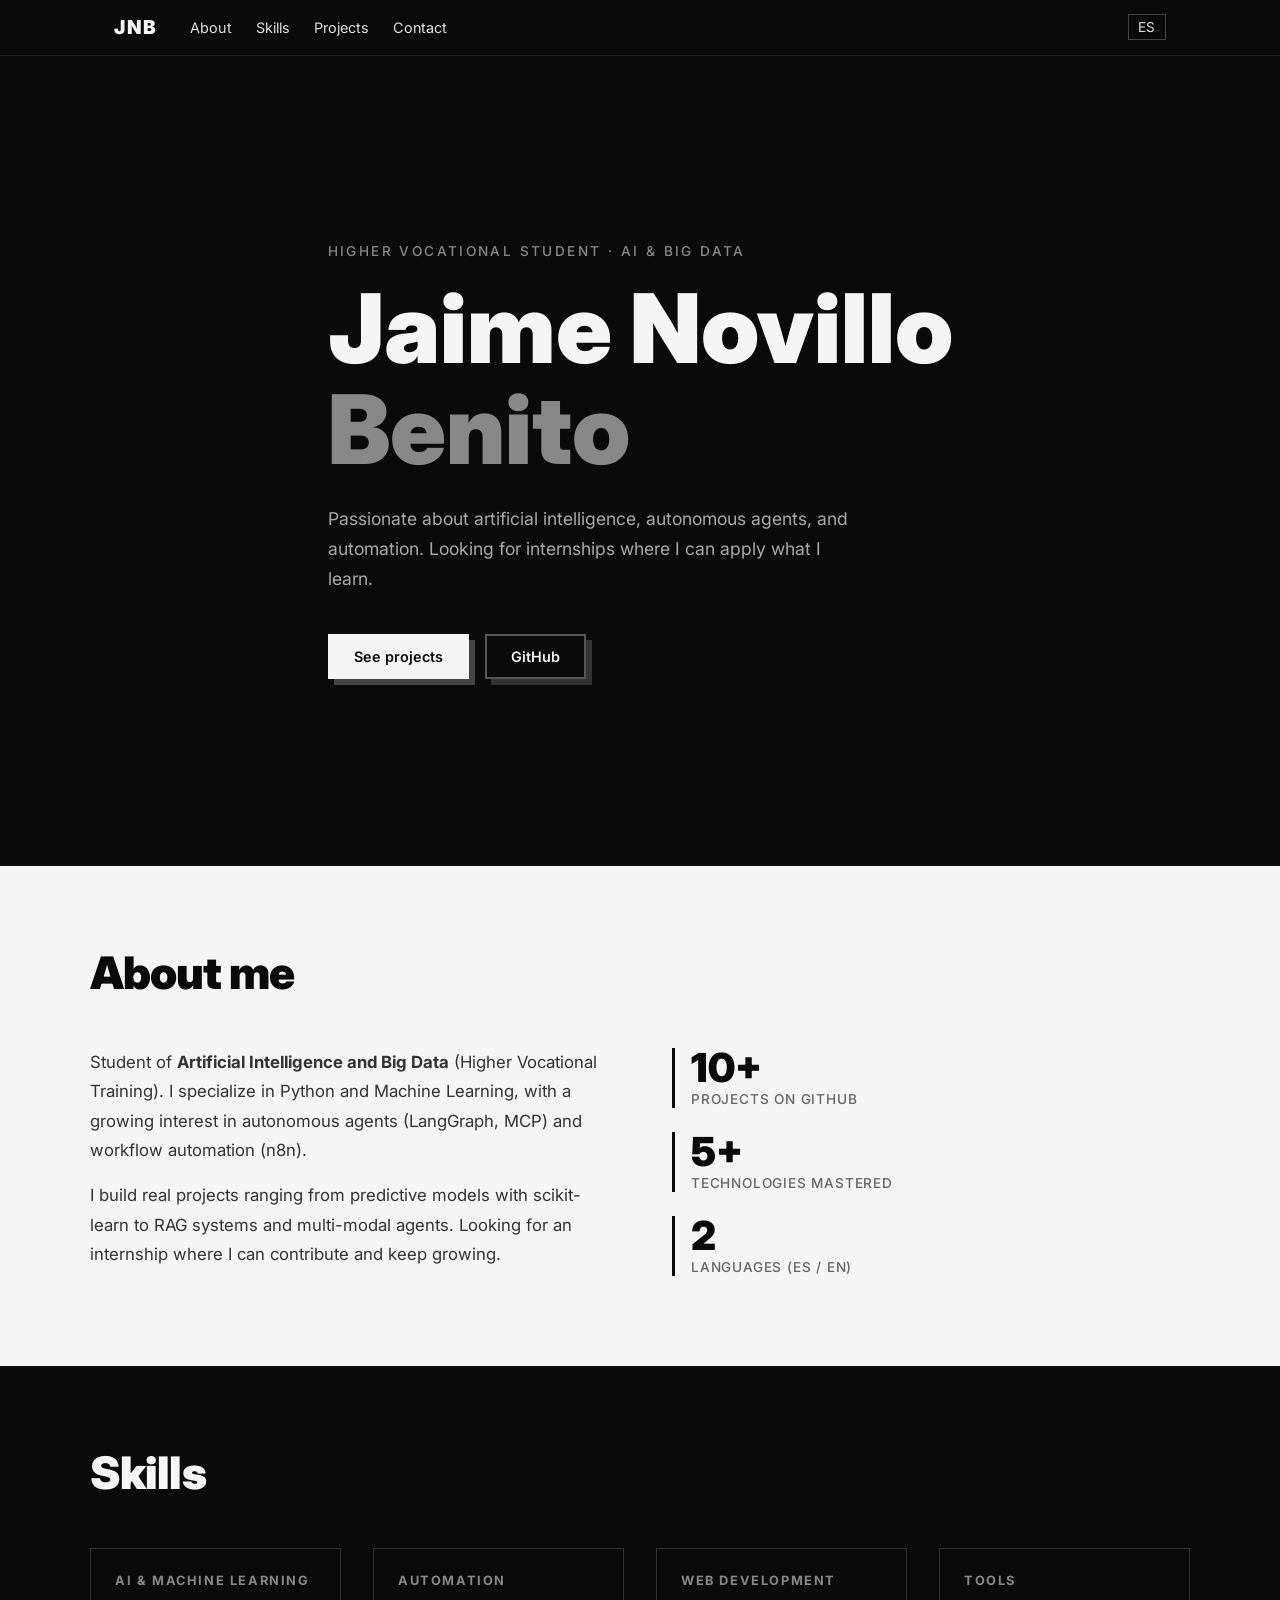
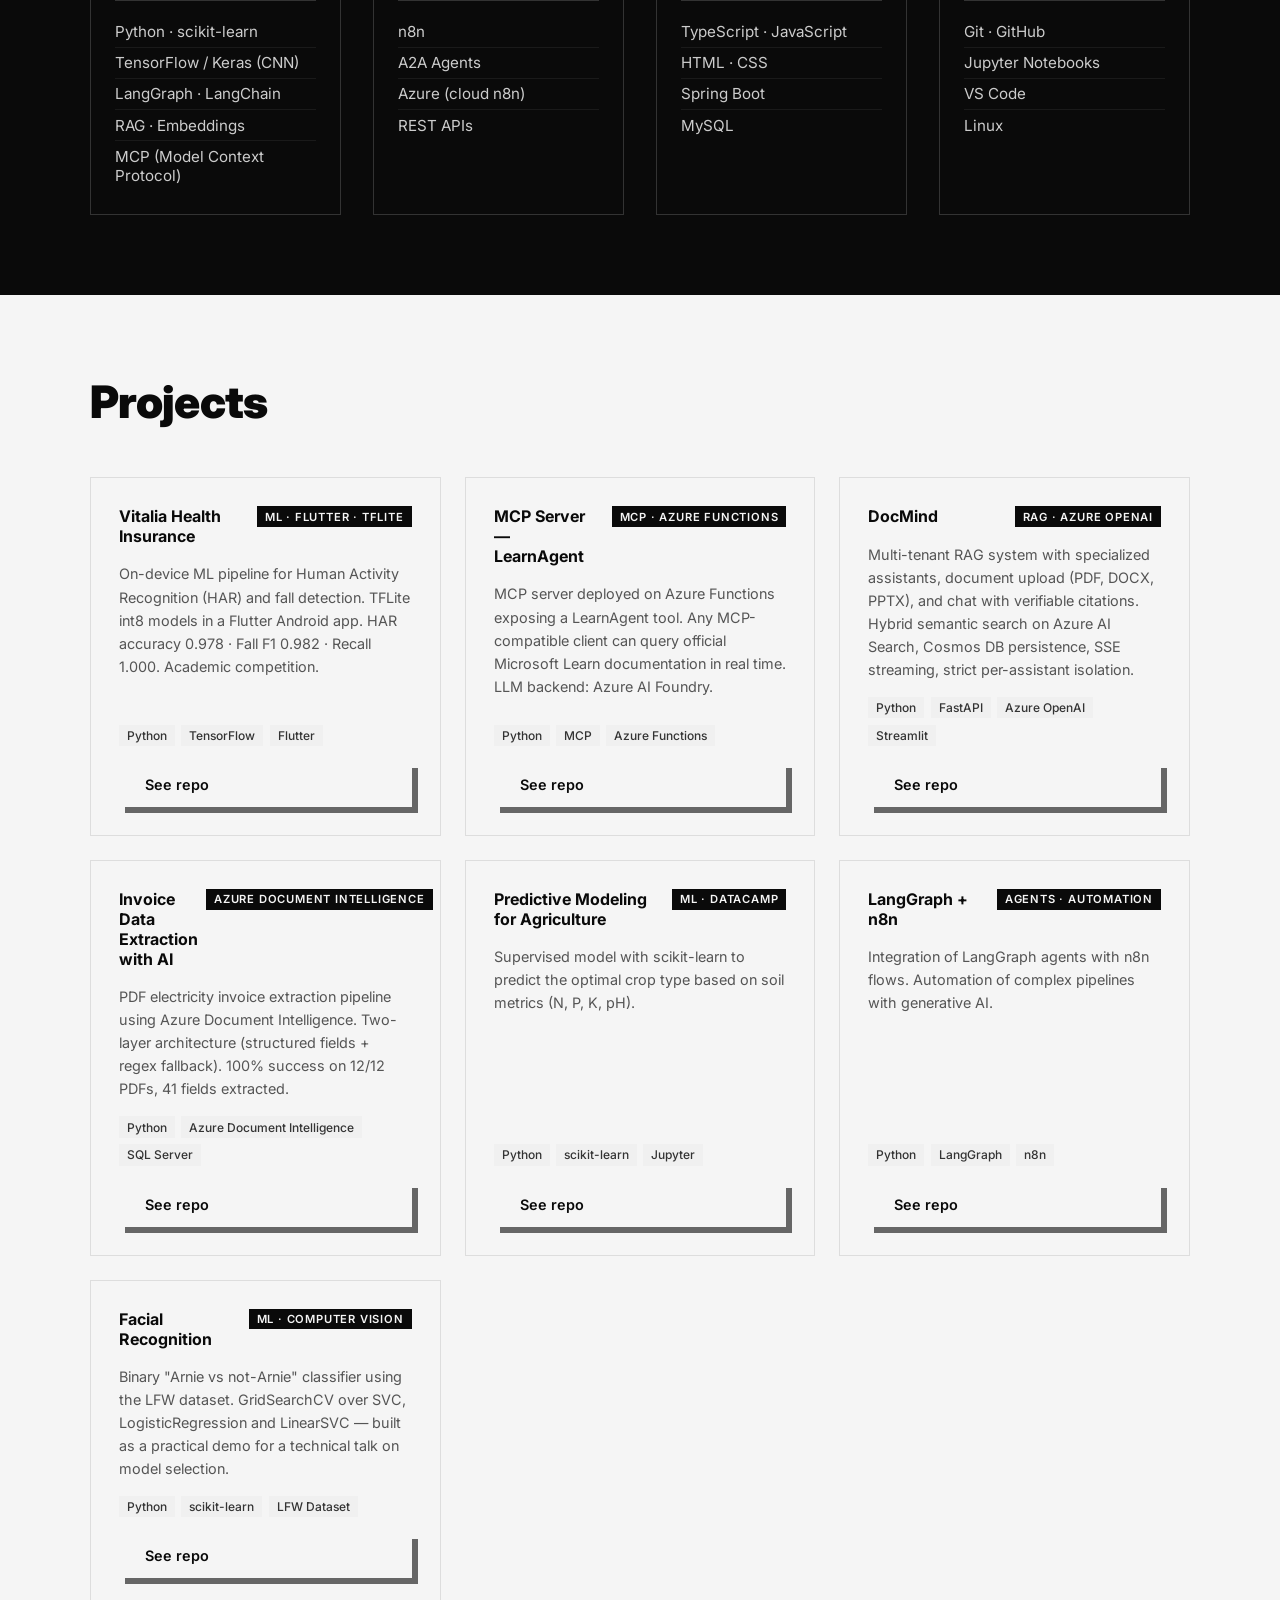
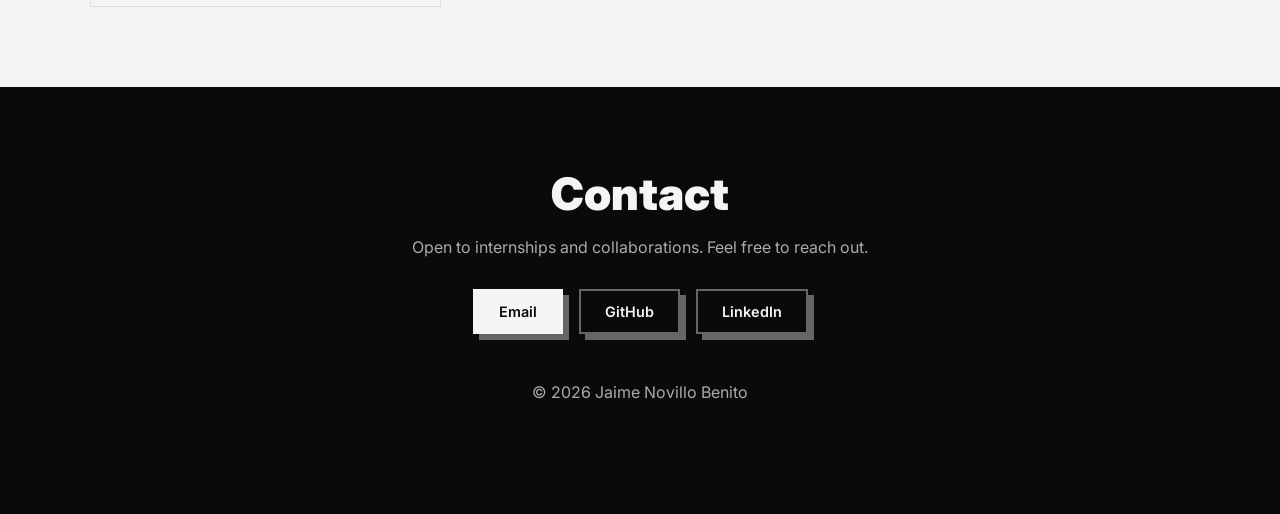
==== commit 37aa855d: "Add DocMind to portfolio" ====
--- a/index-en.html
+++ b/index-en.html
@@ -136,6 +136,18 @@
 
         <article class="project-card">
           <div class="project-header">
+            <h3>DocMind</h3>
+            <span class="project-tag">RAG · Azure OpenAI</span>
+          </div>
+          <p>Multi-tenant RAG system with specialized assistants, document upload (PDF, DOCX, PPTX), and chat with verifiable citations. Hybrid semantic search on Azure AI Search, Cosmos DB persistence, SSE streaming, strict per-assistant isolation.</p>
+          <div class="project-tech">
+            <span>Python</span><span>FastAPI</span><span>Azure OpenAI</span><span>Streamlit</span>
+          </div>
+          <a href="https://github.com/ByTermi/DocMind" class="boton" target="_blank" rel="noopener">See repo</a>
+        </article>
+
+        <article class="project-card">
+          <div class="project-header">
             <h3>Invoice Data Extraction with AI</h3>
             <span class="project-tag">Azure Document Intelligence</span>
           </div>
